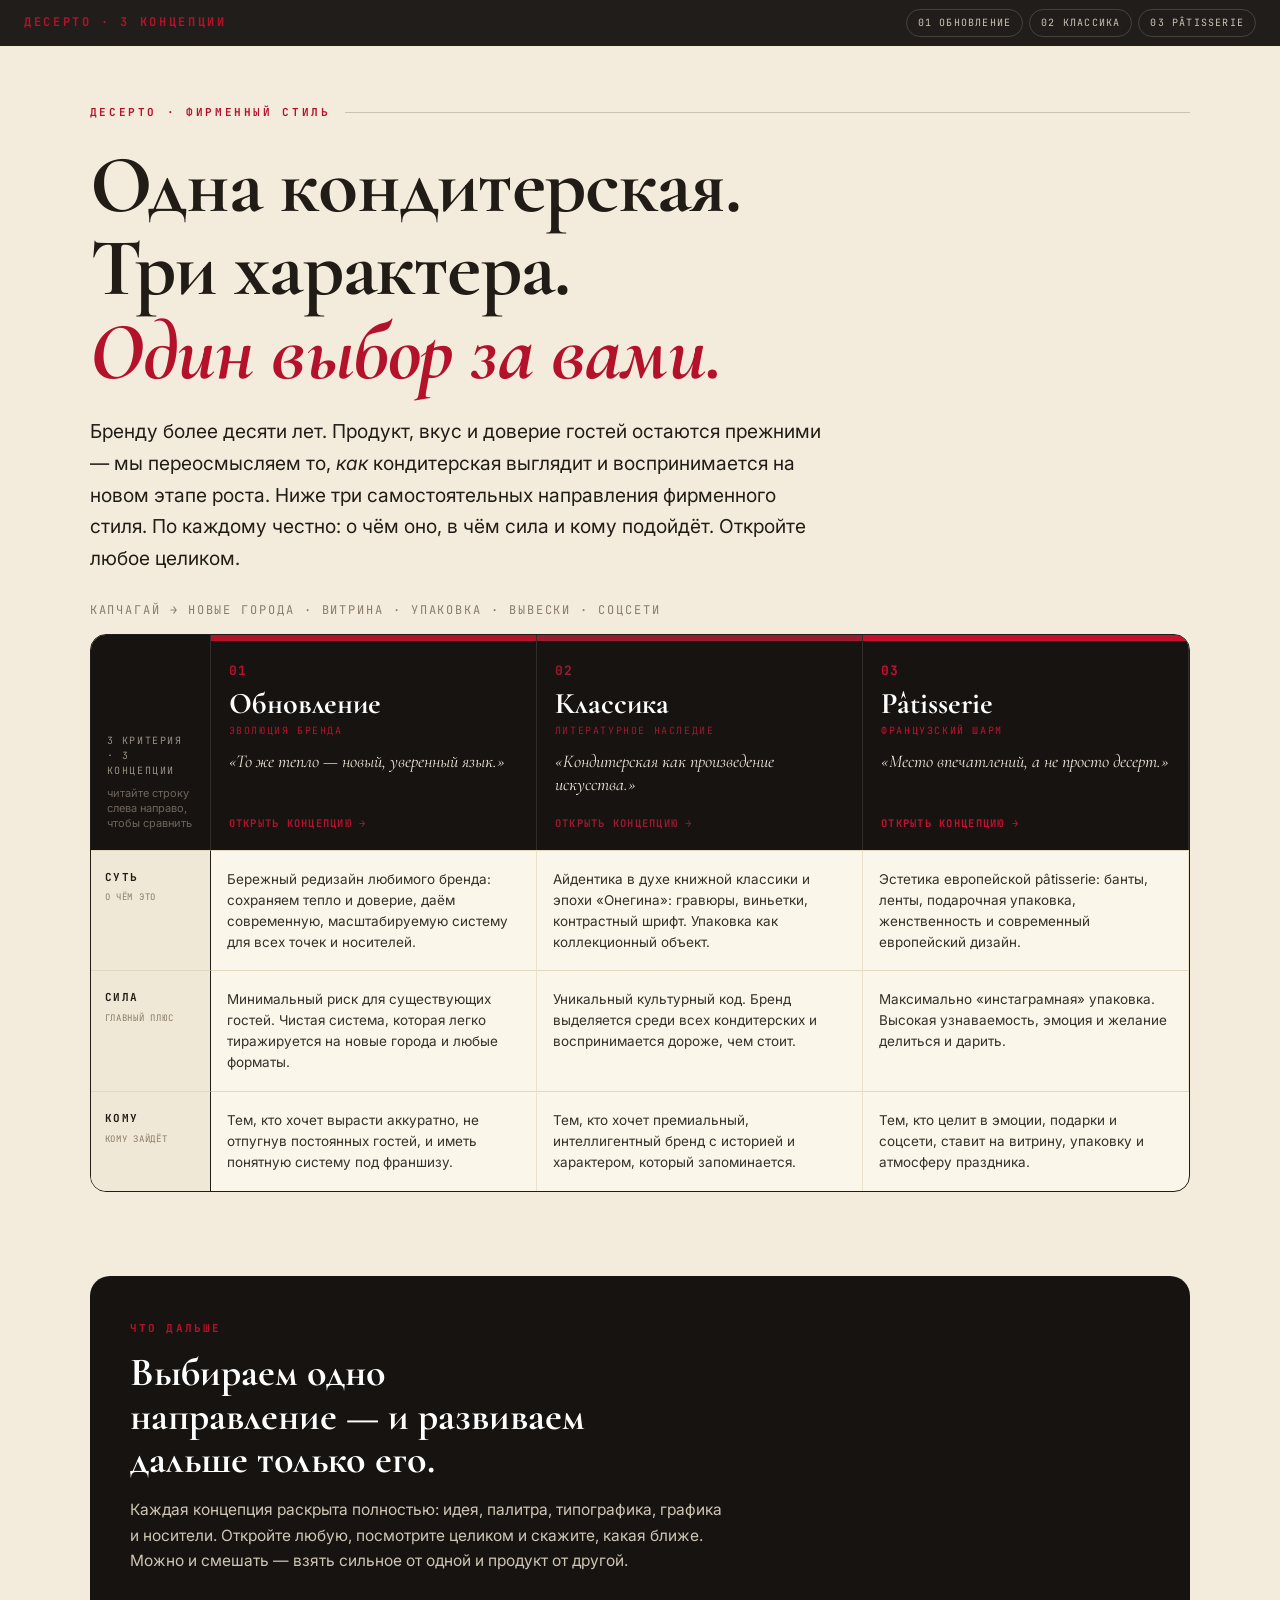
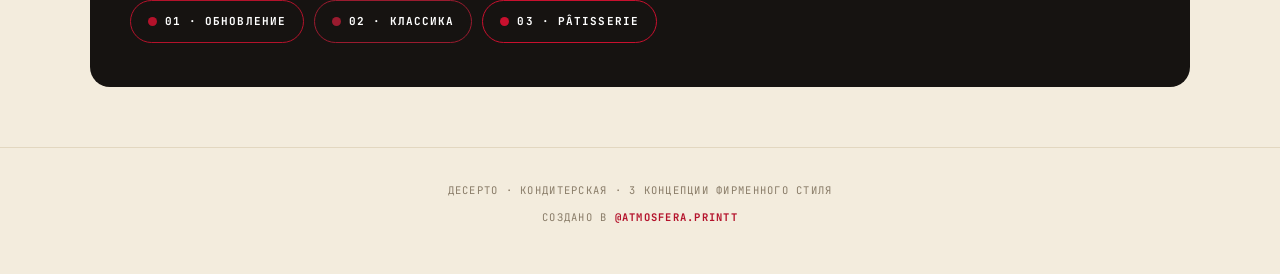
==== index.html @ e7b03a47 "ДЕСЕРТО — 3 концепции фирменного стиля (сайт-презентация) Co-Authored-By: Claude Opus 4.8 (1M contex" ====
<!DOCTYPE html>
<html lang="ru">
<head>
<meta charset="utf-8">
<meta name="viewport" content="width=device-width,initial-scale=1">
<title>ДЕСЕРТО · 3 концепции фирменного стиля</title>
<meta name="description" content="Ребрендинг кондитерской ДЕСЕРТО — три концепции фирменного стиля на выбор.">
<link rel="preconnect" href="https://fonts.googleapis.com">
<link rel="preconnect" href="https://fonts.gstatic.com" crossorigin>
<link href="https://fonts.googleapis.com/css2?family=Cormorant+Garamond:ital,wght@0,400;0,500;0,600;0,700;1,400;1,600&family=Inter:wght@400;500;600;700&family=JetBrains+Mono:wght@400;700&display=swap" rel="stylesheet">
<link rel="stylesheet" href="base.css">
<style>
:root{
  --bg:#F3ECDD; --ink:#211C16; --muted:#897C68; --paper:#FBF6EA; --line:#E2D7C0;
  --accent:#B4122B; --accent2:#9FC4D4; --chip:#3A2417;
  --font-display:'Cormorant Garamond',Georgia,serif;
  --font-body:'Inter',system-ui,sans-serif;
  --font-mono:'JetBrains Mono',monospace;
}
.hero-sub{font-family:var(--font-mono);font-size:12px;letter-spacing:.16em;text-transform:uppercase;color:var(--muted);margin-top:26px}

/* comparison matrix */
.swipe{display:none;font-family:var(--font-mono);font-size:10.5px;letter-spacing:.14em;text-transform:uppercase;color:var(--muted);margin:22px 0 4px}
@media(max-width:1040px){.swipe{display:block}}
.mwrap{overflow-x:auto;-webkit-overflow-scrolling:touch;margin:14px 0 0;padding-bottom:6px}
.matrix{display:grid;grid-template-columns:120px repeat(3,minmax(250px,1fr));min-width:920px;border:1.5px solid var(--ink);border-radius:16px;overflow:hidden;background:var(--paper)}
.corner{background:#161311;color:#9A9183;padding:18px 16px;display:flex;flex-direction:column;justify-content:flex-end;border-right:1px solid rgba(239,231,216,.12)}
.corner .ct{font-family:var(--font-mono);font-size:10px;letter-spacing:.16em;text-transform:uppercase;line-height:1.5}
.corner .cs{font-size:11px;color:#6E665A;margin-top:8px;line-height:1.4}
.hcell{background:#161311;color:#EFE7D8;position:relative;border-right:1px solid rgba(239,231,216,.12);display:flex;flex-direction:column;transition:.25s}
.hcell:last-child{border-right:none}
.hcell .top{height:6px;background:var(--ac)}
.hcell .inner{padding:20px 18px 18px;display:flex;flex-direction:column;height:100%}
.hcell .num{font-family:var(--font-mono);font-weight:700;font-size:13px;letter-spacing:.1em;color:var(--ac)}
.hcell .nm{font-family:var(--font-display);font-weight:700;font-size:30px;line-height:1.02;margin:8px 0 3px;color:#fff}
.hcell .en{font-family:var(--font-mono);font-size:10px;letter-spacing:.16em;text-transform:uppercase;color:var(--ac);margin-bottom:11px}
.hcell .tag{font-family:var(--font-display);font-style:italic;font-size:18px;line-height:1.3;color:#EFE7D8;margin-bottom:18px}
.hcell .go{margin-top:auto;font-family:var(--font-mono);font-size:10.5px;letter-spacing:.12em;text-transform:uppercase;font-weight:700;color:var(--ac);display:flex;align-items:center;gap:7px}
.hcell .go .arr{transition:transform .25s}
.hcell:hover{background:#1e1a16}
.hcell:hover .go .arr{transform:translateX(5px)}
.rl{position:sticky;left:0;z-index:3;background:#F0E8D6;border-right:1.5px solid var(--ink);border-top:1px solid var(--line);padding:18px 14px;display:flex;flex-direction:column;gap:5px}
.rl .rn{font-family:var(--font-mono);font-size:11px;letter-spacing:.14em;text-transform:uppercase;font-weight:700}
.rl .rs{font-family:var(--font-mono);font-size:9px;letter-spacing:.08em;text-transform:uppercase;color:var(--muted);line-height:1.4}
.cl{border-top:1px solid var(--line);border-right:1px solid #ECE2CC;padding:18px 16px;font-size:13.5px;line-height:1.55;color:#36302A}
.cl:last-child{border-right:none}
.matrix .strong .cl,.matrix .strong .rl{background:#FCF8EE}
</style>
</head>
<body>
<div id="bar"></div>
<nav id="nav">
  <a class="brand" href="index.html">ДЕСЕРТО · 3 КОНЦЕПЦИИ</a>
  <span class="switch">
    <a href="concept-1.html">01 ОБНОВЛЕНИЕ</a>
    <a href="concept-2.html">02 КЛАССИКА</a>
    <a href="concept-3.html">03 PÂTISSERIE</a>
  </span>
</nav>

<section>
  <div class="wrap">
    <div class="kick rv"><span class="label">ДЕСЕРТО · фирменный стиль</span><span class="ln"></span></div>
    <h1 class="h rv">Одна кондитерская.<br>Три характера.<br><span class="ac">Один выбор за вами.</span></h1>
    <p class="lead rv">Бренду более десяти лет. Продукт, вкус и доверие гостей остаются прежними — мы переосмысляем то, <em>как</em> кондитерская выглядит и воспринимается на новом этапе роста. Ниже три самостоятельных направления фирменного стиля. По каждому честно: о чём оно, в чём сила и кому подойдёт. Откройте любое целиком.</p>
    <div class="hero-sub rv">Капчагай → новые города · витрина · упаковка · вывески · соцсети</div>

    <div class="swipe rv">← проведите по таблице вбок →</div>
    <div class="mwrap rv">
      <div class="matrix">
        <div class="corner">
          <div class="ct">3 критерия · 3 концепции</div>
          <div class="cs">читайте строку слева направо, чтобы сравнить</div>
        </div>

        <a class="hcell" href="concept-1.html" style="--ac:#B4122B">
          <span class="top"></span>
          <span class="inner">
            <span class="num">01</span>
            <span class="nm">Обновление</span>
            <span class="en">Эволюция бренда</span>
            <span class="tag">«То же тепло — новый, уверенный язык.»</span>
            <span class="go">Открыть концепцию <span class="arr">→</span></span>
          </span>
        </a>

        <a class="hcell" href="concept-2.html" style="--ac:#9A1B2F">
          <span class="top"></span>
          <span class="inner">
            <span class="num">02</span>
            <span class="nm">Классика</span>
            <span class="en">Литературное наследие</span>
            <span class="tag">«Кондитерская как произведение искусства.»</span>
            <span class="go">Открыть концепцию <span class="arr">→</span></span>
          </span>
        </a>

        <a class="hcell" href="concept-3.html" style="--ac:#C8102E">
          <span class="top"></span>
          <span class="inner">
            <span class="num">03</span>
            <span class="nm">Pâtisserie</span>
            <span class="en">Французский шарм</span>
            <span class="tag">«Место впечатлений, а не просто десерт.»</span>
            <span class="go">Открыть концепцию <span class="arr">→</span></span>
          </span>
        </a>

        <div class="rl"><span class="rn">Суть</span><span class="rs">о чём это</span></div>
        <div class="cl">Бережный редизайн любимого бренда: сохраняем тепло и доверие, даём современную, масштабируемую систему для всех точек и носителей.</div>
        <div class="cl">Айдентика в духе книжной классики и эпохи «Онегина»: гравюры, виньетки, контрастный шрифт. Упаковка как коллекционный объект.</div>
        <div class="cl">Эстетика европейской pâtisserie: банты, ленты, подарочная упаковка, женственность и современный европейский дизайн.</div>

        <div class="rl strong"><span class="rn">Сила</span><span class="rs">главный плюс</span></div>
        <div class="cl strong">Минимальный риск для существующих гостей. Чистая система, которая легко тиражируется на новые города и любые форматы.</div>
        <div class="cl strong">Уникальный культурный код. Бренд выделяется среди всех кондитерских и воспринимается дороже, чем стоит.</div>
        <div class="cl strong">Максимально «инстаграмная» упаковка. Высокая узнаваемость, эмоция и желание делиться и дарить.</div>

        <div class="rl"><span class="rn">Кому</span><span class="rs">кому зайдёт</span></div>
        <div class="cl">Тем, кто хочет вырасти аккуратно, не отпугнув постоянных гостей, и иметь понятную систему под франшизу.</div>
        <div class="cl">Тем, кто хочет премиальный, интеллигентный бренд с историей и характером, который запоминается.</div>
        <div class="cl">Тем, кто целит в эмоции, подарки и соцсети, ставит на витрину, упаковку и атмосферу праздника.</div>
      </div>
    </div>
  </div>
</section>

<section style="padding-top:8px">
  <div class="wrap">
    <div class="close rv" style="--accent:#B4122B">
      <h3>Что дальше</h3>
      <div class="big">Выбираем одно направление — и развиваем дальше только его.</div>
      <p>Каждая концепция раскрыта полностью: идея, палитра, типографика, графика и носители. Откройте любую, посмотрите целиком и скажите, какая ближе. Можно и смешать — взять сильное от одной и продукт от другой.</p>
      <div class="links">
        <a href="concept-1.html" style="--accent:#B4122B"><span class="d"></span>01 · Обновление</a>
        <a href="concept-2.html" style="--accent:#9A1B2F"><span class="d"></span>02 · Классика</a>
        <a href="concept-3.html" style="--accent:#C8102E"><span class="d"></span>03 · Pâtisserie</a>
      </div>
    </div>
  </div>
</section>

<footer>ДЕСЕРТО · кондитерская · 3 концепции фирменного стиля<br>
<span style="display:inline-block;margin-top:10px">Создано в <a href="https://www.instagram.com/atmosfera.printt/" target="_blank" rel="noopener">@atmosfera.printt</a></span></footer>

<script src="app.js"></script>
</body>
</html>
---- base.css ----
/* ===========================================================
   DESERTO · базовый каркас презентаций концепций
   Тема задаётся переменными на :root каждой страницы:
   --bg --ink --muted --paper --line --accent --accent2 --chip
   Шрифты: --font-display --font-body --font-mono --font-accent
   =========================================================== */

*{box-sizing:border-box;margin:0;padding:0}
html{scroll-behavior:smooth}
body{
  background:var(--bg);color:var(--ink);
  font-family:var(--font-body,'Inter',system-ui,sans-serif);
  font-size:16px;line-height:1.6;-webkit-font-smoothing:antialiased;
  overflow-x:clip;
}
a{color:inherit;text-decoration:none}
img{display:block;max-width:100%}
.mono{font-family:var(--font-mono,'JetBrains Mono',monospace)}
.serif{font-family:var(--font-display,Georgia,serif)}

/* ---------- progress bar + nav ---------- */
#bar{position:fixed;top:0;left:0;height:3px;background:var(--accent);width:0;z-index:60;transition:width .12s}
#nav{
  position:fixed;top:0;left:0;right:0;z-index:50;display:flex;align-items:center;gap:16px;flex-wrap:wrap;
  padding:9px 24px;background:rgba(20,16,14,.94);backdrop-filter:blur(10px);
  font-family:var(--font-mono,'JetBrains Mono',monospace);color:#EFE7D8;
}
#nav .brand{font-weight:700;font-size:12px;letter-spacing:.22em;text-transform:uppercase;color:var(--accent);}
#nav .switch{display:flex;gap:6px;flex-wrap:wrap;margin-left:auto}
#nav .switch a{
  font-size:10px;letter-spacing:.12em;text-transform:uppercase;color:#CBC2B2;
  padding:5px 11px;border-radius:999px;border:1px solid rgba(239,231,216,.18);white-space:nowrap;transition:.2s;
}
#nav .switch a:hover{color:#fff;border-color:rgba(239,231,216,.55)}
#nav .switch a.on{background:var(--accent);color:#fff;border-color:var(--accent)}

/* ---------- layout ---------- */
section{padding:104px 7vw 60px;position:relative}
.wrap{max-width:1180px;margin:0 auto}
.narrow{max-width:760px}
@media(max-width:760px){section{padding:92px 22px 46px}}

/* ---------- type blocks ---------- */
.kick{display:flex;align-items:center;gap:14px;margin-bottom:22px;flex-wrap:wrap}
.kick .ln{height:1px;background:var(--ink);opacity:.2;flex:1;min-width:30px}
.label{
  font-family:var(--font-mono,'JetBrains Mono',monospace);font-size:11px;letter-spacing:.24em;
  text-transform:uppercase;color:var(--accent);font-weight:700;
}
h1.h{
  font-family:var(--font-display);font-weight:700;
  font-size:clamp(38px,6.4vw,86px);line-height:1.02;letter-spacing:-.01em;max-width:18ch;
}
h1.h .ac{color:var(--accent);font-style:italic}
h2.s{
  font-family:var(--font-display);font-weight:700;
  font-size:clamp(26px,3.4vw,44px);line-height:1.08;letter-spacing:-.01em;max-width:22ch;
}
h2.s .ac{color:var(--accent)}
.lead{font-size:clamp(17px,1.5vw,21px);line-height:1.65;max-width:62ch;margin-top:22px;color:var(--ink)}
.body{font-size:16.5px;line-height:1.72;max-width:60ch;color:var(--ink)}
.body.cols{max-width:none;columns:2;column-gap:48px}
@media(max-width:760px){.body.cols{columns:1}}
.muted{color:var(--muted)}
.sec-no{font-family:var(--font-mono,'JetBrains Mono',monospace);font-size:12px;letter-spacing:.18em;color:var(--muted);text-transform:uppercase}

p + p{margin-top:14px}
.lede-list p{margin:0 0 4px}

/* ---------- palette swatches ---------- */
.palette{display:grid;grid-template-columns:repeat(4,1fr);gap:14px;margin-top:30px}
@media(max-width:680px){.palette{grid-template-columns:repeat(2,1fr)}}
.sw{border-radius:14px;overflow:hidden;border:1px solid var(--line);background:var(--paper)}
.sw .chip{height:120px}
.sw .meta{padding:12px 14px}
.sw .nm{font-weight:700;font-size:14px}
.sw .hex{font-family:var(--font-mono,'JetBrains Mono',monospace);font-size:11px;letter-spacing:.08em;color:var(--muted);margin-top:3px}

/* ---------- image grid / mockups ---------- */
.grid{display:grid;gap:18px;margin-top:30px}
.grid.g2{grid-template-columns:repeat(2,1fr)}
.grid.g3{grid-template-columns:repeat(3,1fr)}
@media(max-width:820px){.grid.g3{grid-template-columns:repeat(2,1fr)}}
@media(max-width:560px){.grid.g2,.grid.g3{grid-template-columns:1fr}}
.fig{border-radius:16px;overflow:hidden;background:var(--paper);border:1px solid var(--line);position:relative}
.fig img{width:100%;height:100%;object-fit:cover;aspect-ratio:4/3}
.fig.tall img{aspect-ratio:3/4}
.fig.wide img{aspect-ratio:16/10}
.fig.sq img{aspect-ratio:1/1}
.fig .cap{
  position:absolute;left:12px;bottom:12px;
  font-family:var(--font-mono,'JetBrains Mono',monospace);font-size:10px;letter-spacing:.12em;text-transform:uppercase;
  background:rgba(20,16,14,.82);color:#EFE7D8;padding:5px 9px;border-radius:999px;
}
.feature{border-radius:18px;overflow:hidden;border:1px solid var(--line);margin-top:30px}
.feature img{width:100%;aspect-ratio:16/9;object-fit:cover}

/* ---------- value cards ---------- */
.cards{display:grid;grid-template-columns:repeat(3,1fr);gap:16px;margin-top:30px}
@media(max-width:820px){.cards{grid-template-columns:1fr}}
.card{background:var(--paper);border:1px solid var(--line);border-radius:16px;padding:24px}
.card .cn{font-family:var(--font-mono,'JetBrains Mono',monospace);font-size:11px;letter-spacing:.16em;text-transform:uppercase;color:var(--accent);font-weight:700}
.card h4{font-family:var(--font-display);font-weight:700;font-size:21px;margin:10px 0 8px;line-height:1.15}
.card p{font-size:15px;line-height:1.62;color:var(--ink)}

/* ---------- type specimen ---------- */
.spec{background:var(--paper);border:1px solid var(--line);border-radius:18px;padding:38px 34px;margin-top:30px}
.spec .big{font-family:var(--font-display);font-weight:700;font-size:clamp(40px,8vw,96px);line-height:.95;letter-spacing:-.01em}
.spec .row{display:flex;flex-wrap:wrap;gap:28px;margin-top:24px;padding-top:22px;border-top:1px solid var(--line)}
.spec .item .role{font-family:var(--font-mono,'JetBrains Mono',monospace);font-size:10.5px;letter-spacing:.16em;text-transform:uppercase;color:var(--muted)}
.spec .item .name{font-size:18px;font-weight:600;margin-top:5px}

/* ---------- quote ---------- */
.quote{font-family:var(--font-display);font-style:italic;font-size:clamp(22px,3.4vw,38px);line-height:1.3;max-width:24ch;margin-top:10px}

/* ---------- closing ---------- */
.close{background:#161311;color:#EFE7D8;border-radius:20px;padding:44px 40px;margin-top:10px}
.close h3{font-family:var(--font-mono,'JetBrains Mono',monospace);font-size:11px;letter-spacing:.2em;text-transform:uppercase;color:var(--accent);margin-bottom:14px}
.close .big{font-family:var(--font-display);font-weight:700;font-size:clamp(24px,3.2vw,40px);line-height:1.08;color:#fff;max-width:24ch}
.close p{font-size:15.5px;line-height:1.65;color:#CFC5B4;max-width:60ch;margin-top:16px}
.close .links{display:flex;flex-wrap:wrap;gap:10px;margin-top:26px}
.close .links a{
  font-family:var(--font-mono,'JetBrains Mono',monospace);font-size:11px;letter-spacing:.1em;text-transform:uppercase;
  font-weight:700;padding:12px 17px;border-radius:999px;border:1.5px solid var(--accent);color:#fff;
  display:flex;align-items:center;gap:8px;transition:.2s;
}
.close .links a:hover{background:var(--accent)}
.close .links a .d{width:9px;height:9px;border-radius:50%;background:var(--accent)}
.close .links a:hover .d{background:#161311}

footer{
  padding:34px 7vw 48px;font-family:var(--font-mono,'JetBrains Mono',monospace);
  font-size:10.5px;letter-spacing:.12em;text-transform:uppercase;color:var(--muted);
  border-top:1px solid var(--line);text-align:center;
}
footer a{color:var(--accent);font-weight:700}

/* ---------- reveal ---------- */
.rv{opacity:0;transform:translateY(18px);transition:opacity .7s cubic-bezier(.2,.7,.2,1),transform .7s cubic-bezier(.2,.7,.2,1)}
.rv.in{opacity:1;transform:none}
@media(prefers-reduced-motion:reduce){.rv{opacity:1;transform:none;transition:none}}

/* ---------- divider ---------- */
.div{height:1px;background:var(--line);margin:0 7vw}
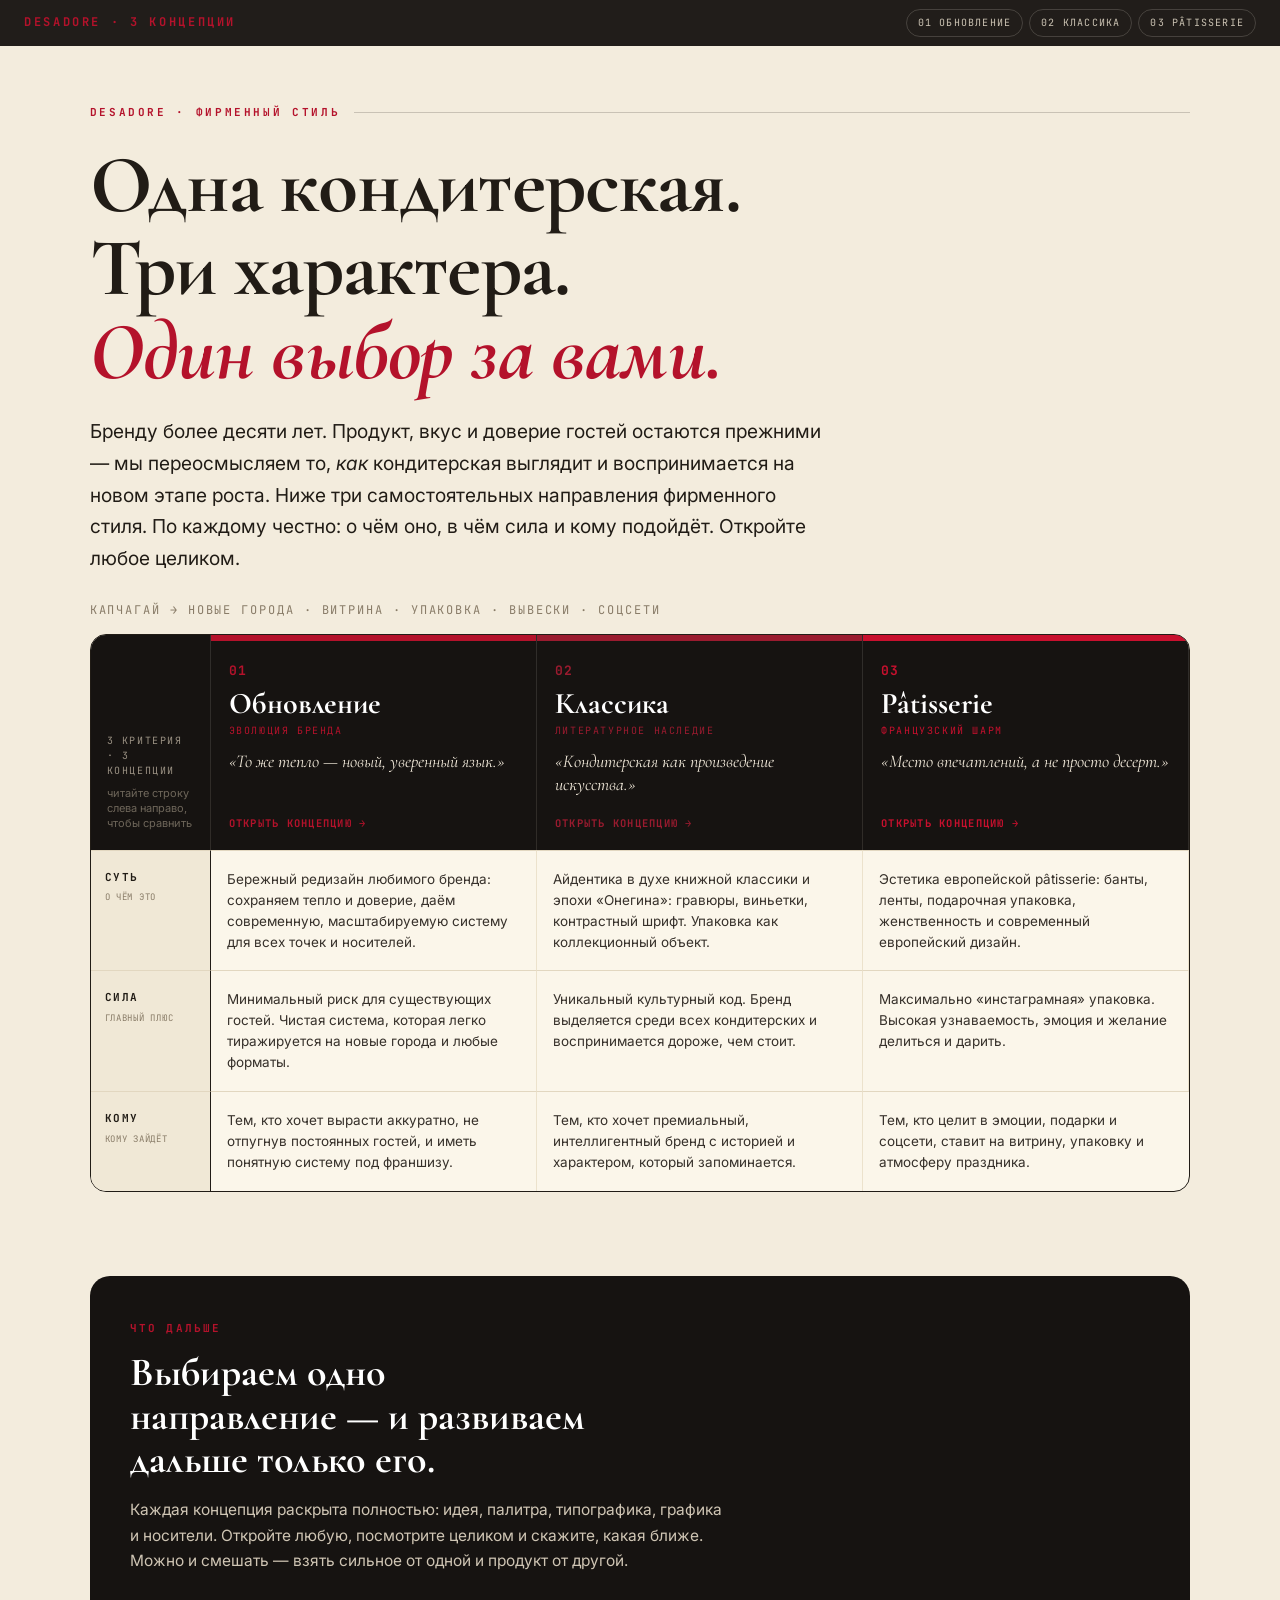
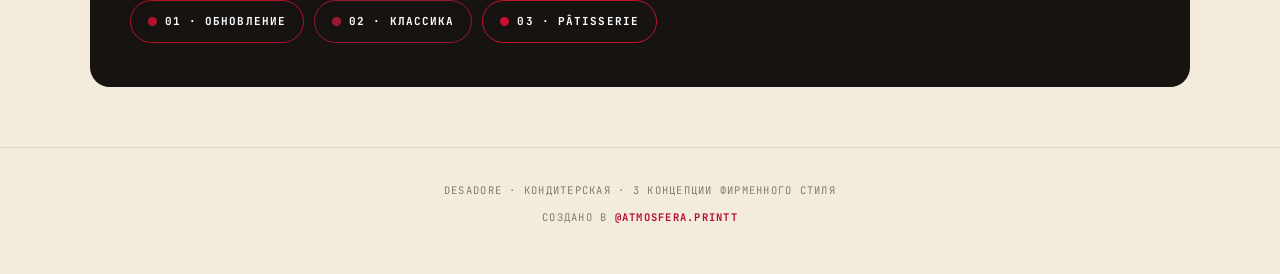
==== commit c82ddbc9: "Нейминг: desadore вместо рабочего ДЕСЕРТО Co-Authored-By: Claude Opus 4.8 (1M context) <noreply@anth" ====
--- a/index.html
+++ b/index.html
@@ -3,8 +3,8 @@
 <head>
 <meta charset="utf-8">
 <meta name="viewport" content="width=device-width,initial-scale=1">
-<title>ДЕСЕРТО · 3 концепции фирменного стиля</title>
-<meta name="description" content="Ребрендинг кондитерской ДЕСЕРТО — три концепции фирменного стиля на выбор.">
+<title>desadore · 3 концепции фирменного стиля</title>
+<meta name="description" content="Ребрендинг кондитерской desadore — три концепции фирменного стиля на выбор.">
 <link rel="preconnect" href="https://fonts.googleapis.com">
 <link rel="preconnect" href="https://fonts.gstatic.com" crossorigin>
 <link href="https://fonts.googleapis.com/css2?family=Cormorant+Garamond:ital,wght@0,400;0,500;0,600;0,700;1,400;1,600&family=Inter:wght@400;500;600;700&family=JetBrains+Mono:wght@400;700&display=swap" rel="stylesheet">
@@ -50,7 +50,7 @@
 <body>
 <div id="bar"></div>
 <nav id="nav">
-  <a class="brand" href="index.html">ДЕСЕРТО · 3 КОНЦЕПЦИИ</a>
+  <a class="brand" href="index.html">desadore · 3 КОНЦЕПЦИИ</a>
   <span class="switch">
     <a href="concept-1.html">01 ОБНОВЛЕНИЕ</a>
     <a href="concept-2.html">02 КЛАССИКА</a>
@@ -60,7 +60,7 @@
 
 <section>
   <div class="wrap">
-    <div class="kick rv"><span class="label">ДЕСЕРТО · фирменный стиль</span><span class="ln"></span></div>
+    <div class="kick rv"><span class="label">desadore · фирменный стиль</span><span class="ln"></span></div>
     <h1 class="h rv">Одна кондитерская.<br>Три характера.<br><span class="ac">Один выбор за вами.</span></h1>
     <p class="lead rv">Бренду более десяти лет. Продукт, вкус и доверие гостей остаются прежними — мы переосмысляем то, <em>как</em> кондитерская выглядит и воспринимается на новом этапе роста. Ниже три самостоятельных направления фирменного стиля. По каждому честно: о чём оно, в чём сила и кому подойдёт. Откройте любое целиком.</p>
     <div class="hero-sub rv">Капчагай → новые города · витрина · упаковка · вывески · соцсети</div>
@@ -140,7 +140,7 @@
   </div>
 </section>
 
-<footer>ДЕСЕРТО · кондитерская · 3 концепции фирменного стиля<br>
+<footer>desadore · кондитерская · 3 концепции фирменного стиля<br>
 <span style="display:inline-block;margin-top:10px">Создано в <a href="https://www.instagram.com/atmosfera.printt/" target="_blank" rel="noopener">@atmosfera.printt</a></span></footer>
 
 <script src="app.js"></script>
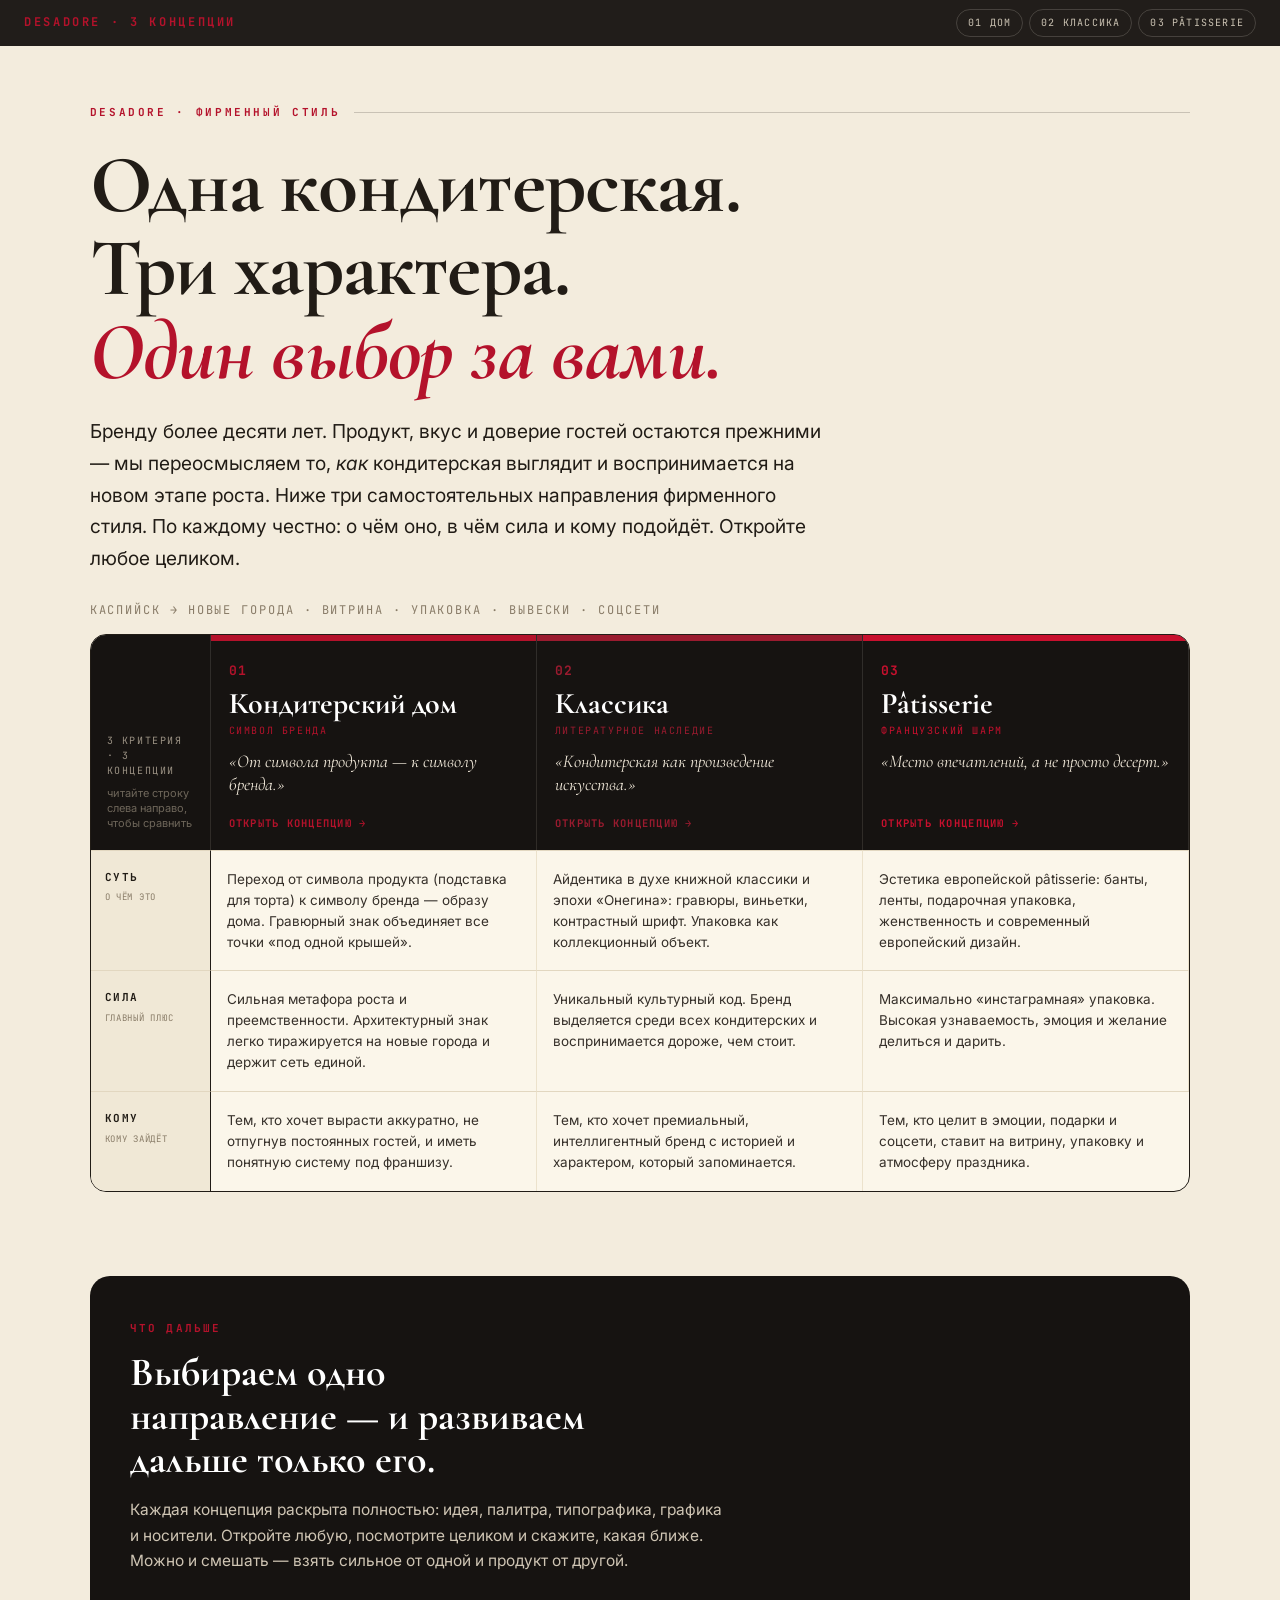
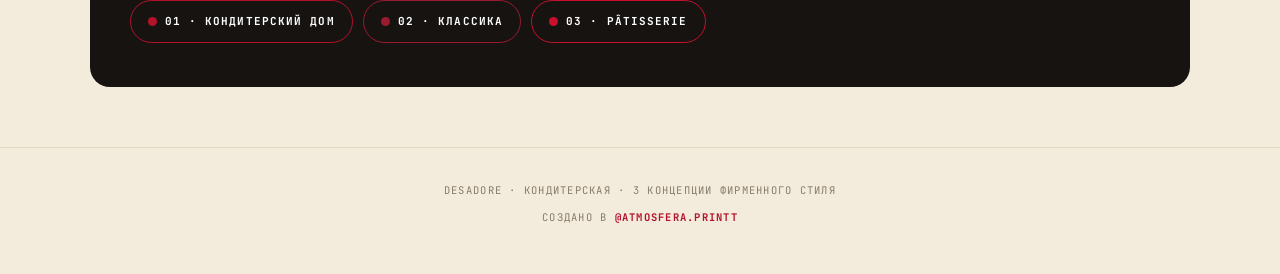
==== commit 0bc47041: "Концепция 01 → «кондитерский дом» (доработанный текст); город Каспийск; синхрон index/нав Co-Authore" ====
--- a/index.html
+++ b/index.html
@@ -52,7 +52,7 @@
 <nav id="nav">
   <a class="brand" href="index.html">desadore · 3 КОНЦЕПЦИИ</a>
   <span class="switch">
-    <a href="concept-1.html">01 ОБНОВЛЕНИЕ</a>
+    <a href="concept-1.html">01 ДОМ</a>
     <a href="concept-2.html">02 КЛАССИКА</a>
     <a href="concept-3.html">03 PÂTISSERIE</a>
   </span>
@@ -63,7 +63,7 @@
     <div class="kick rv"><span class="label">desadore · фирменный стиль</span><span class="ln"></span></div>
     <h1 class="h rv">Одна кондитерская.<br>Три характера.<br><span class="ac">Один выбор за вами.</span></h1>
     <p class="lead rv">Бренду более десяти лет. Продукт, вкус и доверие гостей остаются прежними — мы переосмысляем то, <em>как</em> кондитерская выглядит и воспринимается на новом этапе роста. Ниже три самостоятельных направления фирменного стиля. По каждому честно: о чём оно, в чём сила и кому подойдёт. Откройте любое целиком.</p>
-    <div class="hero-sub rv">Капчагай → новые города · витрина · упаковка · вывески · соцсети</div>
+    <div class="hero-sub rv">Каспийск → новые города · витрина · упаковка · вывески · соцсети</div>
 
     <div class="swipe rv">← проведите по таблице вбок →</div>
     <div class="mwrap rv">
@@ -77,9 +77,9 @@
           <span class="top"></span>
           <span class="inner">
             <span class="num">01</span>
-            <span class="nm">Обновление</span>
-            <span class="en">Эволюция бренда</span>
-            <span class="tag">«То же тепло — новый, уверенный язык.»</span>
+            <span class="nm">Кондитерский дом</span>
+            <span class="en">Символ бренда</span>
+            <span class="tag">«От символа продукта — к символу бренда.»</span>
             <span class="go">Открыть концепцию <span class="arr">→</span></span>
           </span>
         </a>
@@ -107,12 +107,12 @@
         </a>
 
         <div class="rl"><span class="rn">Суть</span><span class="rs">о чём это</span></div>
-        <div class="cl">Бережный редизайн любимого бренда: сохраняем тепло и доверие, даём современную, масштабируемую систему для всех точек и носителей.</div>
+        <div class="cl">Переход от символа продукта (подставка для торта) к символу бренда — образу дома. Гравюрный знак объединяет все точки «под одной крышей».</div>
         <div class="cl">Айдентика в духе книжной классики и эпохи «Онегина»: гравюры, виньетки, контрастный шрифт. Упаковка как коллекционный объект.</div>
         <div class="cl">Эстетика европейской pâtisserie: банты, ленты, подарочная упаковка, женственность и современный европейский дизайн.</div>
 
         <div class="rl strong"><span class="rn">Сила</span><span class="rs">главный плюс</span></div>
-        <div class="cl strong">Минимальный риск для существующих гостей. Чистая система, которая легко тиражируется на новые города и любые форматы.</div>
+        <div class="cl strong">Сильная метафора роста и преемственности. Архитектурный знак легко тиражируется на новые города и держит сеть единой.</div>
         <div class="cl strong">Уникальный культурный код. Бренд выделяется среди всех кондитерских и воспринимается дороже, чем стоит.</div>
         <div class="cl strong">Максимально «инстаграмная» упаковка. Высокая узнаваемость, эмоция и желание делиться и дарить.</div>
 
@@ -132,7 +132,7 @@
       <div class="big">Выбираем одно направление — и развиваем дальше только его.</div>
       <p>Каждая концепция раскрыта полностью: идея, палитра, типографика, графика и носители. Откройте любую, посмотрите целиком и скажите, какая ближе. Можно и смешать — взять сильное от одной и продукт от другой.</p>
       <div class="links">
-        <a href="concept-1.html" style="--accent:#B4122B"><span class="d"></span>01 · Обновление</a>
+        <a href="concept-1.html" style="--accent:#B4122B"><span class="d"></span>01 · Кондитерский дом</a>
         <a href="concept-2.html" style="--accent:#9A1B2F"><span class="d"></span>02 · Классика</a>
         <a href="concept-3.html" style="--accent:#C8102E"><span class="d"></span>03 · Pâtisserie</a>
       </div>
